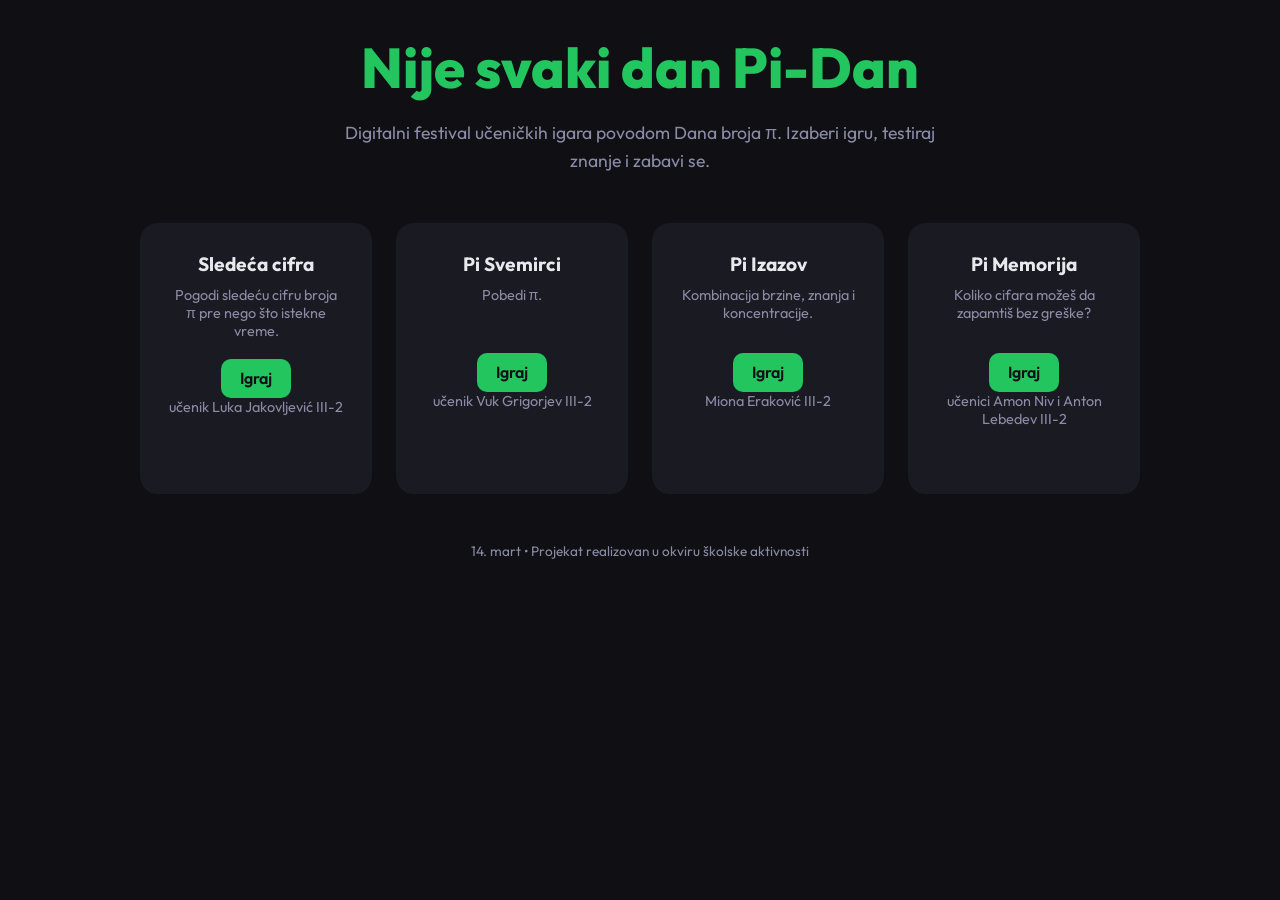
==== index.html @ 6a4d1fec "Update index.html" ====
<!DOCTYPE html>
<html lang="sr">
<head>
  <meta charset="UTF-8">
  <meta name="viewport" content="width=device-width, initial-scale=1.0">
  <title>Nije svaki dan Pi-Dan</title>
  <link href="https://fonts.googleapis.com/css2?family=Outfit:wght@400;600;800&display=swap" rel="stylesheet">
  <style>
    :root {
      --bg: #0f0f14;
      --surface: #1a1a22;
      --accent: #22c55e;
      --text: #e8e8ed;
      --muted: #8b8ba7;
      --radius: 18px;
    }

    * {
      box-sizing: border-box;
      margin: 0;
      padding: 0;
    }

    body {
      font-family: 'Outfit', sans-serif;
      background: var(--bg);
      color: var(--text);
      min-height: 100vh;
      padding: 2rem;
      display: flex;
      justify-content: center;
    }

    .container {
      max-width: 1000px;
      width: 100%;
    }

    header {
      text-align: center;
      margin-bottom: 3rem;
    }

    header h1 {
      font-size: clamp(2.5rem, 6vw, 3.5rem);
      font-weight: 800;
      color: var(--accent);
      margin-bottom: 1rem;
    }

    header p {
      font-size: 1.1rem;
      color: var(--muted);
      max-width: 600px;
      margin: 0 auto;
      line-height: 1.6;
    }

    .games-grid {
      display: grid;
      grid-template-columns: repeat(auto-fit, minmax(220px, 1fr));
      gap: 1.5rem;
    }

    .card {
      background: var(--surface);
      padding: 1.8rem;
      border-radius: var(--radius);
      transition: transform 0.2s ease, box-shadow 0.2s ease;
      text-align: center;
    }

    .card:hover {
      transform: translateY(-6px);
      box-shadow: 0 12px 30px rgba(0,0,0,0.4);
    }

    .card h3 {
      font-size: 1.2rem;
      margin-bottom: 0.6rem;
    }

    .card p {
      font-size: 0.9rem;
      color: var(--muted);
      margin-bottom: 1.2rem;
      min-height: 48px;
    }

    .card a {
      display: inline-block;
      padding: 0.6rem 1.2rem;
      background: var(--accent);
      color: var(--bg);
      text-decoration: none;
      border-radius: 10px;
      font-weight: 600;
      transition: background 0.2s ease;
    }

    .card a:hover {
      background: #16a34a;
    }

    footer {
      margin-top: 3rem;
      text-align: center;
      font-size: 0.85rem;
      color: var(--muted);
    }
  </style>
</head>
<body>
  <div class="container">

    <header>
      <h1>Nije svaki dan Pi-Dan</h1>
      <p>
        Digitalni festival učeničkih igara povodom Dana broja π.
        Izaberi igru, testiraj znanje i zabavi se.
      </p>
    </header>

    <section class="games-grid">

      <div class="card">
        <h3>Sledeća cifra</h3>
        <p>Pogodi sledeću cifru broja π pre nego što istekne vreme.</p>
        <a href="igre/igra1/index.html">Igraj</a>
        <p>učenik Luka Jakovljević III-2</p>
      </div>

     
      <div class="card">
        <h3>Pi Svemirci</h3>
        <p>Pobedi π.</p>
        <a href="igre/igra2/index.html">Igraj</a>
        <p>učenik Vuk Grigorjev III-2</p>
      </div>

      <div class="card">
        <h3>Pi Izazov</h3>
        <p>Kombinacija brzine, znanja i koncentracije.</p>
        <a href="igre/igra3/index.html">Igraj</a>
        <p>Miona Eraković III-2</p>
      </div>

      <div class="card">
        <h3>Pi Memorija</h3>
        <p>Koliko cifara možeš da zapamtiš bez greške?</p>
        <a href="igre/igra2/index.html">Igraj</a>
        <p>učenici Amon Niv i Anton Lebedev III-2</p>
      </div>

      
    </section>

    <footer>
      14. mart • Projekat realizovan u okviru školske aktivnosti
    </footer>

  </div>
</body>
</html>
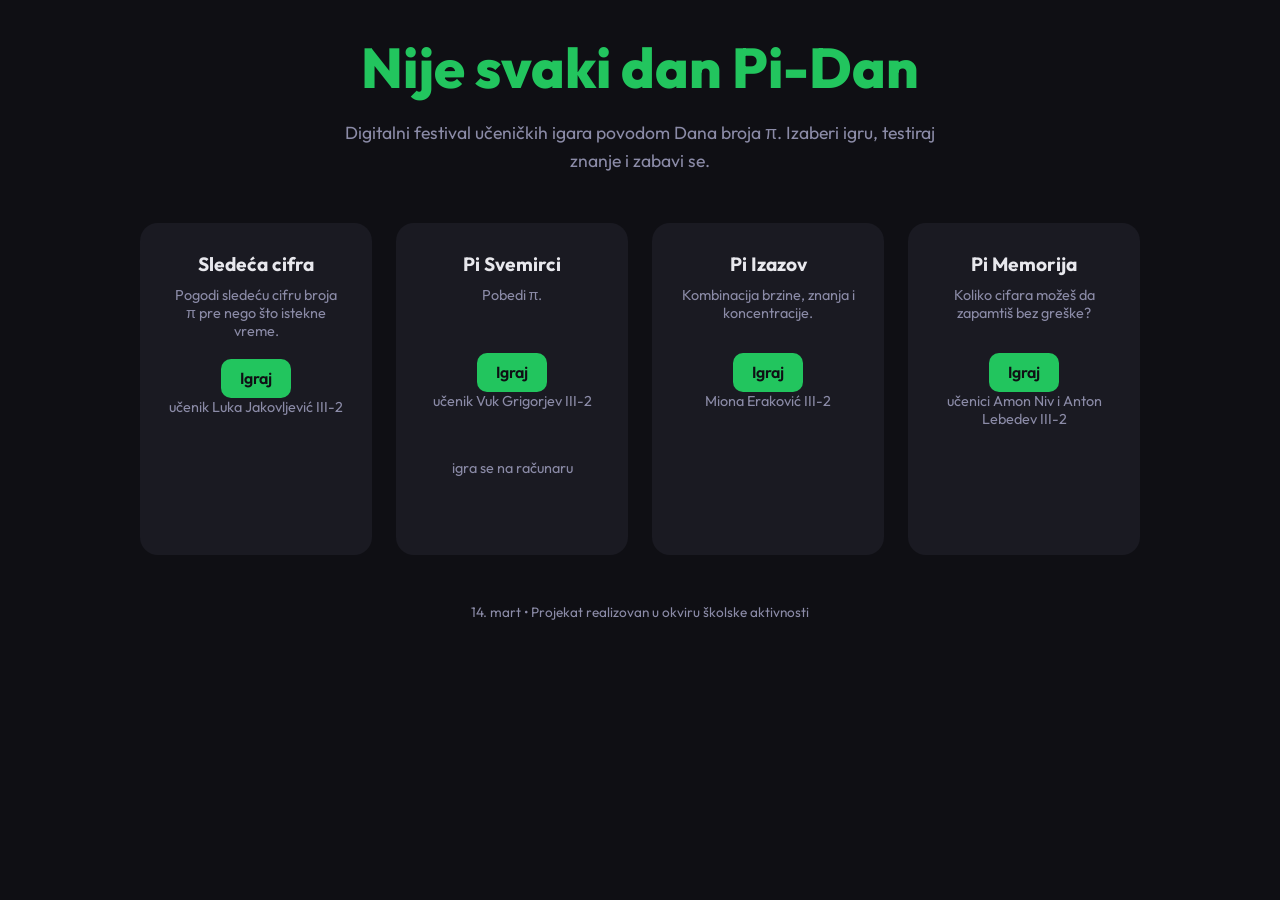
==== commit facd5cfc: "Update index.html igra3 - igra se na računaru  Još nije za mobilni telefon prilagođena." ====
--- a/index.html
+++ b/index.html
@@ -136,19 +136,20 @@
         <p>Pobedi π.</p>
         <a href="igre/igra2/index.html">Igraj</a>
         <p>učenik Vuk Grigorjev III-2</p>
+        <p>igra se na računaru</p>
       </div>
 
       <div class="card">
         <h3>Pi Izazov</h3>
         <p>Kombinacija brzine, znanja i koncentracije.</p>
-        <a href="igre/igra3/index.html">Igraj</a>
+        <a href="igre/igre3/index.html">Igraj</a>
         <p>Miona Eraković III-2</p>
       </div>
 
       <div class="card">
         <h3>Pi Memorija</h3>
         <p>Koliko cifara možeš da zapamtiš bez greške?</p>
-        <a href="igre/igra2/index.html">Igraj</a>
+        <a href="igre/igra4/index.html">Igraj</a>
         <p>učenici Amon Niv i Anton Lebedev III-2</p>
       </div>
 
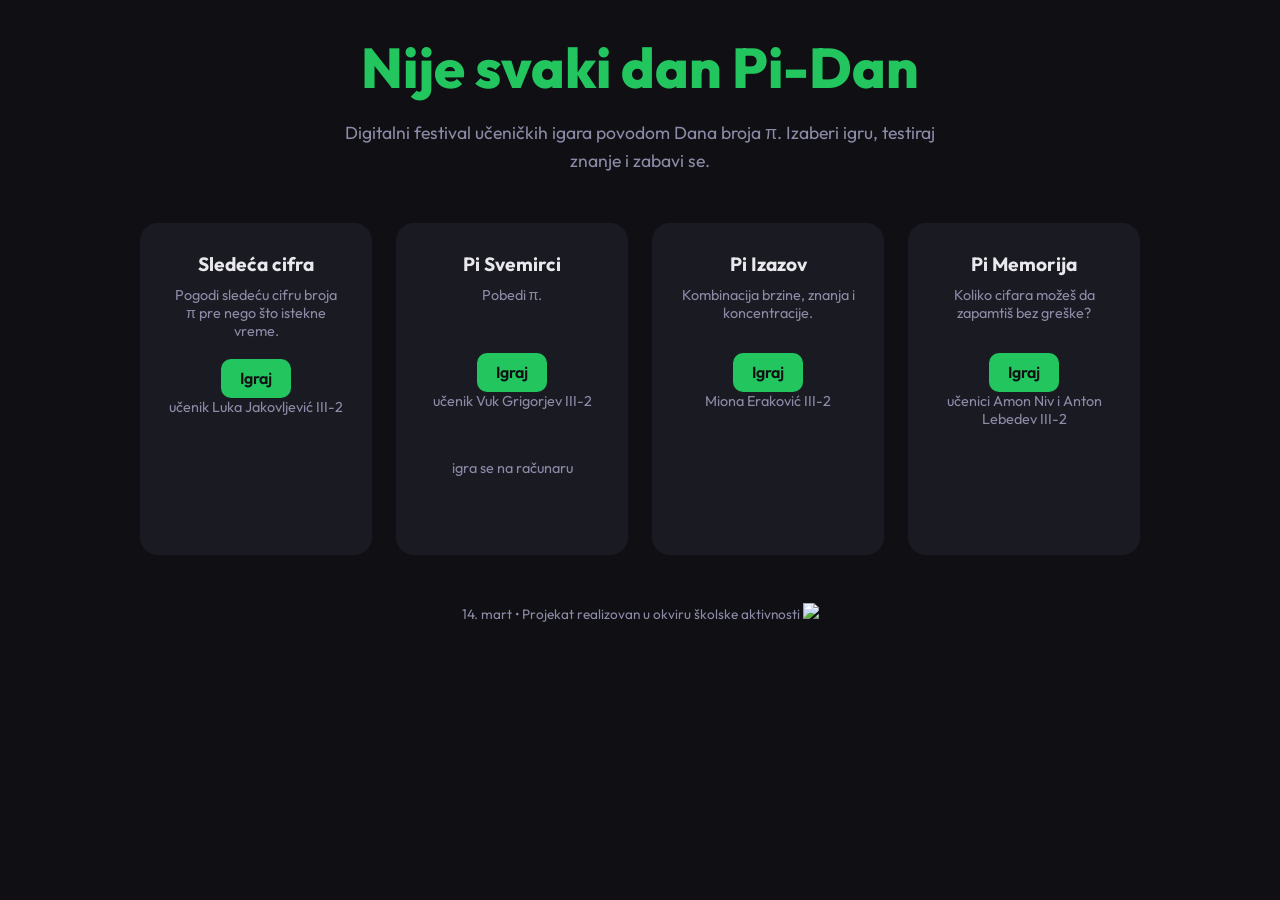
==== commit a5b8f166: "Update index.html brojač posetilaca" ====
--- a/index.html
+++ b/index.html
@@ -158,6 +158,14 @@
 
     <footer>
       14. mart • Projekat realizovan u okviru školske aktivnosti
+      
+
+
+
+        <a href="https://visitorbadge.io/status?path=https%3A%2F%2Fbojana-sataric.github.io%2FPi-dan-festival%2F">
+        <img src="https://api.visitorbadge.io/api/visitors?path=https%3A%2F%2Fbojana-sataric.github.io%2FPi-dan-festival%2F&label=Broj%20igra%C4%8Da&labelColor=%2339ff14&countColor=%230a0a0a" /></a>
+
+
     </footer>
 
   </div>
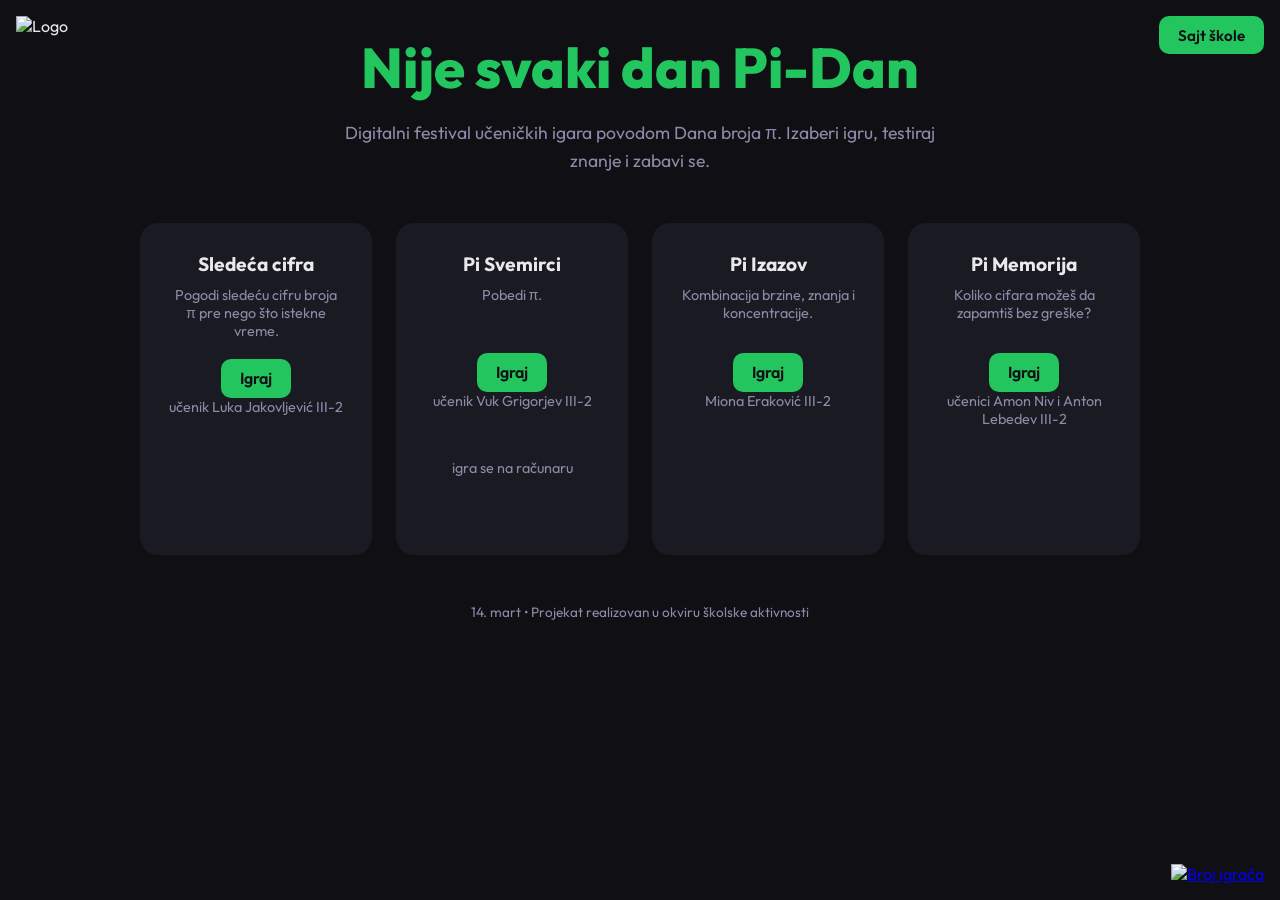
==== commit 2c8a3cba: "Update index.html Dodat logo škole" ====
--- a/index.html
+++ b/index.html
@@ -108,9 +108,53 @@
       font-size: 0.85rem;
       color: var(--muted);
     }
+
+    .logo-top-left {
+      position: fixed;
+      top: 1rem;
+      left: 1rem;
+      height: 72px;
+      width: auto;
+      z-index: 1000;
+    }
+
+    .visitor-badge {
+      position: fixed;
+      bottom: 1rem;
+      right: 1rem;
+      z-index: 1000;
+    }
+
+    .visitor-badge img {
+      display: block;
+    }
+
+    .btn-school {
+      position: fixed;
+      top: 1rem;
+      right: 1rem;
+      z-index: 1000;
+      display: inline-block;
+      padding: 0.6rem 1.2rem;
+      background: var(--accent);
+      color: var(--bg);
+      text-decoration: none;
+      border-radius: 10px;
+      font-weight: 600;
+      font-size: 0.95rem;
+      transition: background 0.2s ease, transform 0.2s ease;
+    }
+
+    .btn-school:hover {
+      background: #16a34a;
+      transform: translateY(-2px);
+    }
   </style>
 </head>
 <body>
+  <img class="logo-top-left" src="logo.png" alt="Logo">
+  <a class="btn-school" href="https://www.skolaepa.com/" target="_blank" rel="noopener noreferrer">Sajt škole</a>
+
   <div class="container">
 
     <header>
@@ -158,16 +202,12 @@
 
     <footer>
       14. mart • Projekat realizovan u okviru školske aktivnosti
-      
-
-
-
-        <a href="https://visitorbadge.io/status?path=https%3A%2F%2Fbojana-sataric.github.io%2FPi-dan-festival%2F">
-        <img src="https://api.visitorbadge.io/api/visitors?path=https%3A%2F%2Fbojana-sataric.github.io%2FPi-dan-festival%2F&label=Broj%20igra%C4%8Da&labelColor=%2339ff14&countColor=%230a0a0a" /></a>
-
-
     </footer>
 
   </div>
+
+  <a class="visitor-badge" href="https://visitorbadge.io/status?path=https%3A%2F%2Fbojana-sataric.github.io%2FPi-dan-festival%2F">
+    <img src="https://api.visitorbadge.io/api/visitors?path=https%3A%2F%2Fbojana-sataric.github.io%2FPi-dan-festival%2F&label=Broj%20igra%C4%8Da&labelColor=%2339ff14&countColor=%230a0a0a" alt="Broj igrača" />
+  </a>
 </body>
 </html>
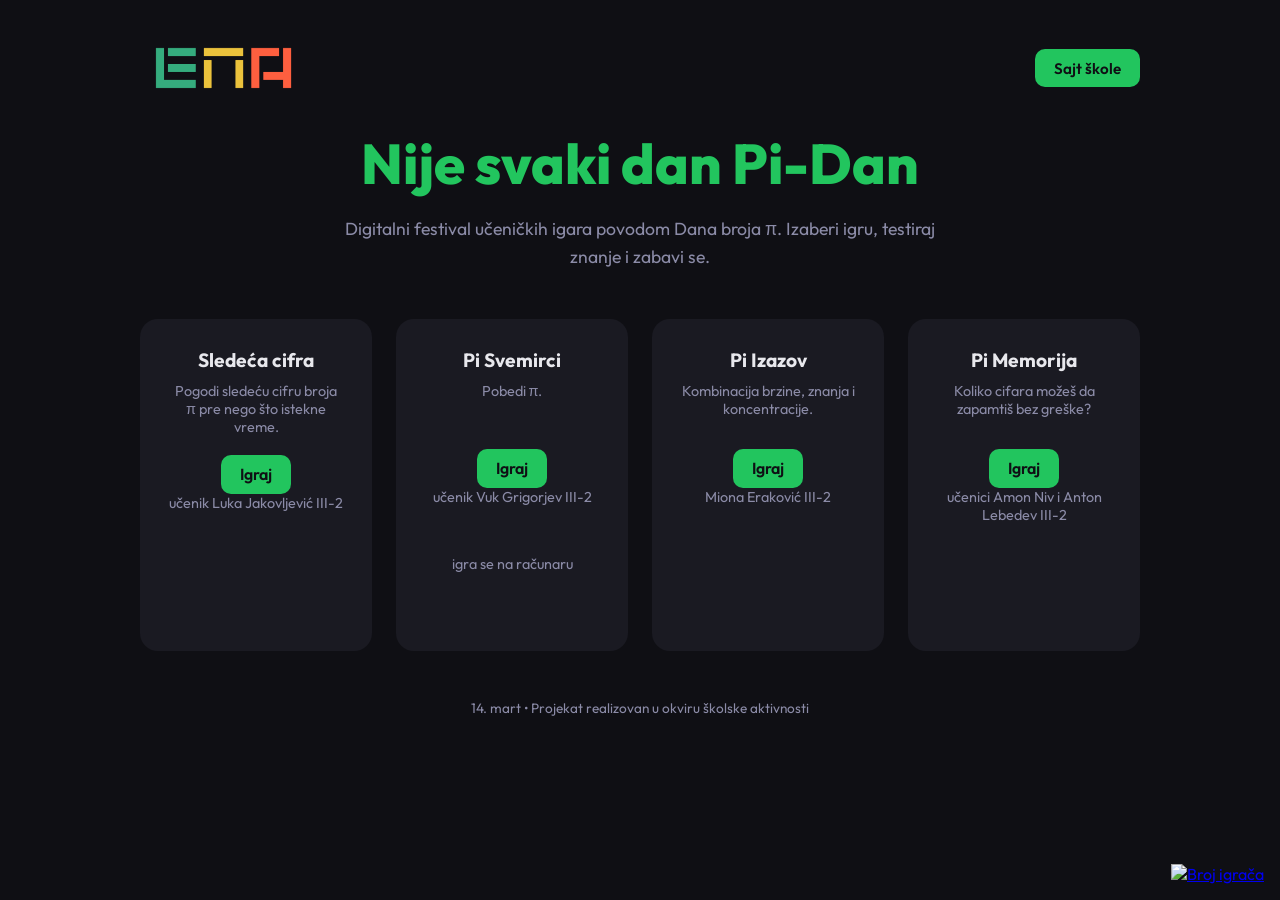
==== commit d4afe2be: "Update index.html Update   ceo sajt je sad responsivble za svaki uredjaj  promena boje u buttonu " ====
--- a/index.html
+++ b/index.html
@@ -21,6 +21,11 @@
       padding: 0;
     }
 
+    html {
+      overflow-x: hidden;
+      scroll-behavior: auto;
+    }
+
     body {
       font-family: 'Outfit', sans-serif;
       background: var(--bg);
@@ -28,7 +33,19 @@
       min-height: 100vh;
       padding: 2rem;
       display: flex;
-      justify-content: center;
+      flex-direction: column;
+      align-items: center;
+    }
+
+    
+    .top-bar {
+      width: 100%;
+      max-width: 1000px;
+      display: flex;
+      justify-content: space-between;
+      align-items: center;
+      padding: 0 0 1rem;
+      margin-bottom: 0.5rem;
     }
 
     .container {
@@ -110,30 +127,32 @@
     }
 
     .logo-top-left {
-      position: fixed;
-      top: 1rem;
-      left: 1rem;
       height: 72px;
       width: auto;
-      z-index: 1000;
-    }
-
-    .visitor-badge {
+      display: block;
+    }
+
+
+    .visitor-badge-wrap {
+      display: none;
+    }
+
+    .visitor-badge-fixed {
       position: fixed;
       bottom: 1rem;
       right: 1rem;
       z-index: 1000;
     }
 
+    .visitor-badge {
+      display: inline-block;
+    }
+
     .visitor-badge img {
       display: block;
     }
 
     .btn-school {
-      position: fixed;
-      top: 1rem;
-      right: 1rem;
-      z-index: 1000;
       display: inline-block;
       padding: 0.6rem 1.2rem;
       background: var(--accent);
@@ -149,13 +168,58 @@
       background: #16a34a;
       transform: translateY(-2px);
     }
+
+    @media (max-width: 768px) {
+      body {
+        padding-left: 1rem;
+        padding-right: 1rem;
+      }
+
+      .top-bar {
+        padding: 0 0 0.75rem;
+      }
+
+      .logo-top-left {
+        height: 48px;
+        max-width: 120px;
+        object-fit: contain;
+      }
+
+      .btn-school {
+        padding: 0.5rem 0.9rem;
+        font-size: 0.85rem;
+      }
+
+  
+      .visitor-badge-fixed {
+        display: none;
+      }
+
+      .visitor-badge-wrap {
+        display: block;
+        margin-top: 2rem;
+        text-align: right;
+        padding-bottom: 1rem;
+      }
+
+      .visitor-badge-inline {
+        position: static;
+        display: inline-block;
+      }
+
+      .visitor-badge-wrap img {
+        max-width: 160px;
+        height: auto;
+      }
+    }
   </style>
 </head>
 <body>
-  <img class="logo-top-left" src="logo.png" alt="Logo">
-  <a class="btn-school" href="https://www.skolaepa.com/" target="_blank" rel="noopener noreferrer">Sajt škole</a>
-
   <div class="container">
+  <header class="top-bar" role="banner">
+    <img class="logo-top-left" src="logo.png" alt="Logo">
+    <a class="btn-school" href="https://www.skolaepa.com/" target="_blank" rel="noopener noreferrer">Sajt škole</a>
+  </header>
 
     <header>
       <h1>Nije svaki dan Pi-Dan</h1>
@@ -204,10 +268,20 @@
       14. mart • Projekat realizovan u okviru školske aktivnosti
     </footer>
 
+
+    <div class="visitor-badge-wrap">
+      <a class="visitor-badge visitor-badge-inline" href="https://visitorbadge.io/status?path=https%3A%2F%2Fbojana-sataric.github.io%2FPi-dan-festival%2F" target="_blank" rel="noopener noreferrer">
+        <img src="https://api.visitorbadge.io/api/visitors?path=https%3A%2F%2Fbojana-sataric.github.io%2FPi-dan-festival%2F&label=Broj%20igra%C4%8Da&labelColor=%23e8e8ed&countColor=%2322c55e&style=flat-square" alt="Broj igrača" />
+      </a>
+    </div>
+
   </div>
 
-  <a class="visitor-badge" href="https://visitorbadge.io/status?path=https%3A%2F%2Fbojana-sataric.github.io%2FPi-dan-festival%2F">
-    <img src="https://api.visitorbadge.io/api/visitors?path=https%3A%2F%2Fbojana-sataric.github.io%2FPi-dan-festival%2F&label=Broj%20igra%C4%8Da&labelColor=%2339ff14&countColor=%230a0a0a" alt="Broj igrača" />
-  </a>
+
+  <div class="visitor-badge-fixed">
+    <a class="visitor-badge" href="https://visitorbadge.io/status?path=https%3A%2F%2Fbojana-sataric.github.io%2FPi-dan-festival%2F" target="_blank" rel="noopener noreferrer">
+      <img src="https://api.visitorbadge.io/api/visitors?path=https%3A%2F%2Fbojana-sataric.github.io%2FPi-dan-festival%2F&label=Broj%20igra%C4%8Da&labelColor=%23e8e8ed&countColor=%2322c55e&style=flat-square" alt="Broj igrača" />
+    </a>
+  </div>
 </body>
 </html>
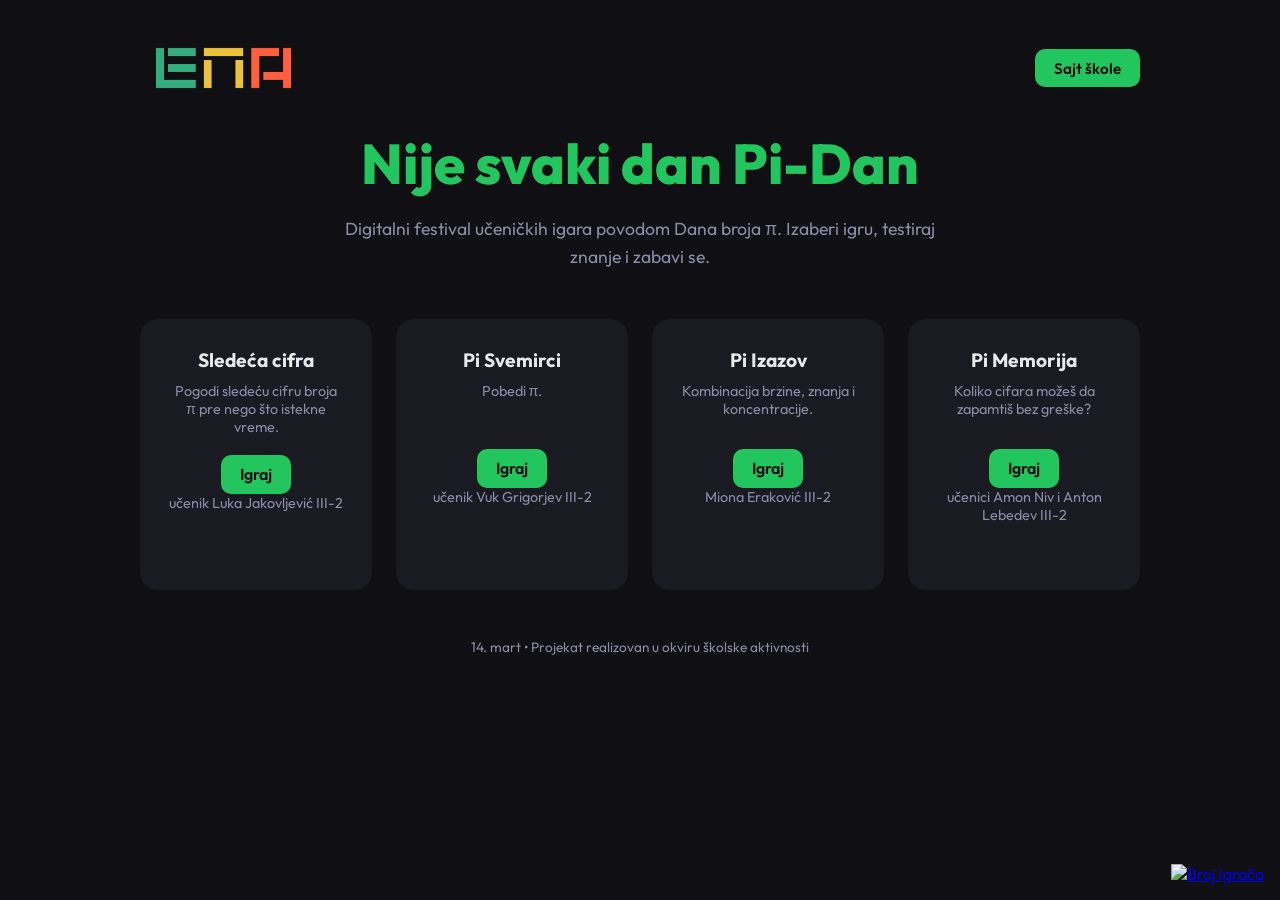
==== commit 1f729bd9: "Update index.html Obrisano ya Vuka da se igra na računaru." ====
--- a/index.html
+++ b/index.html
@@ -244,7 +244,6 @@
         <p>Pobedi π.</p>
         <a href="igre/igra2/index.html">Igraj</a>
         <p>učenik Vuk Grigorjev III-2</p>
-        <p>igra se na računaru</p>
       </div>
 
       <div class="card">
